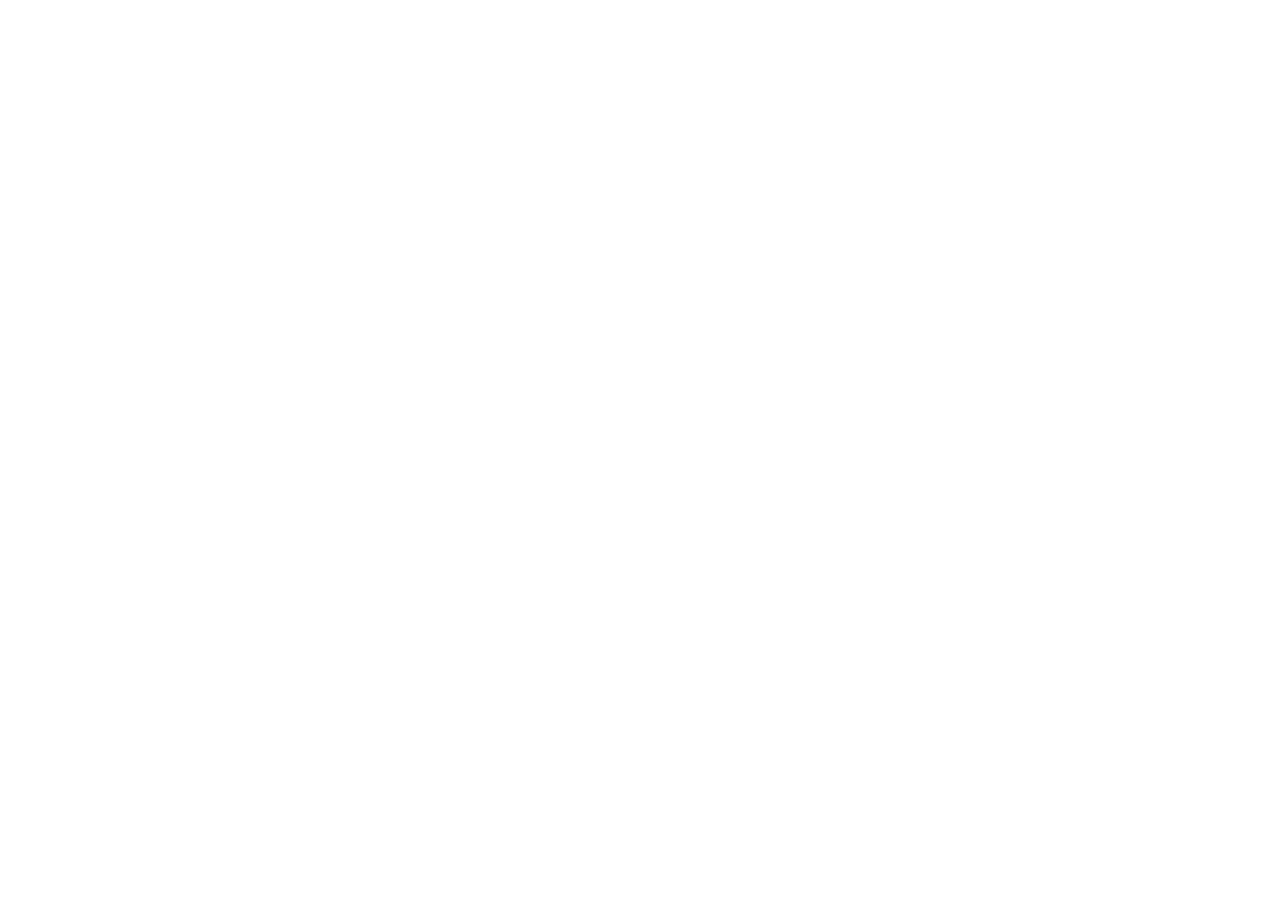
==== services.html @ 22ee6c67 "services" ====
<!DOCTYPE html>
<html lang="en">
  <head>
    <meta charset="UTF-8" />
    <meta http-equiv="X-UA-Compatible" content="IE=edge" />
    <meta name="viewport" content="width=device-width, initial-scale=1.0" />
    <title>Услуги и Цены</title>
  </head>
  <body></body>
</html>
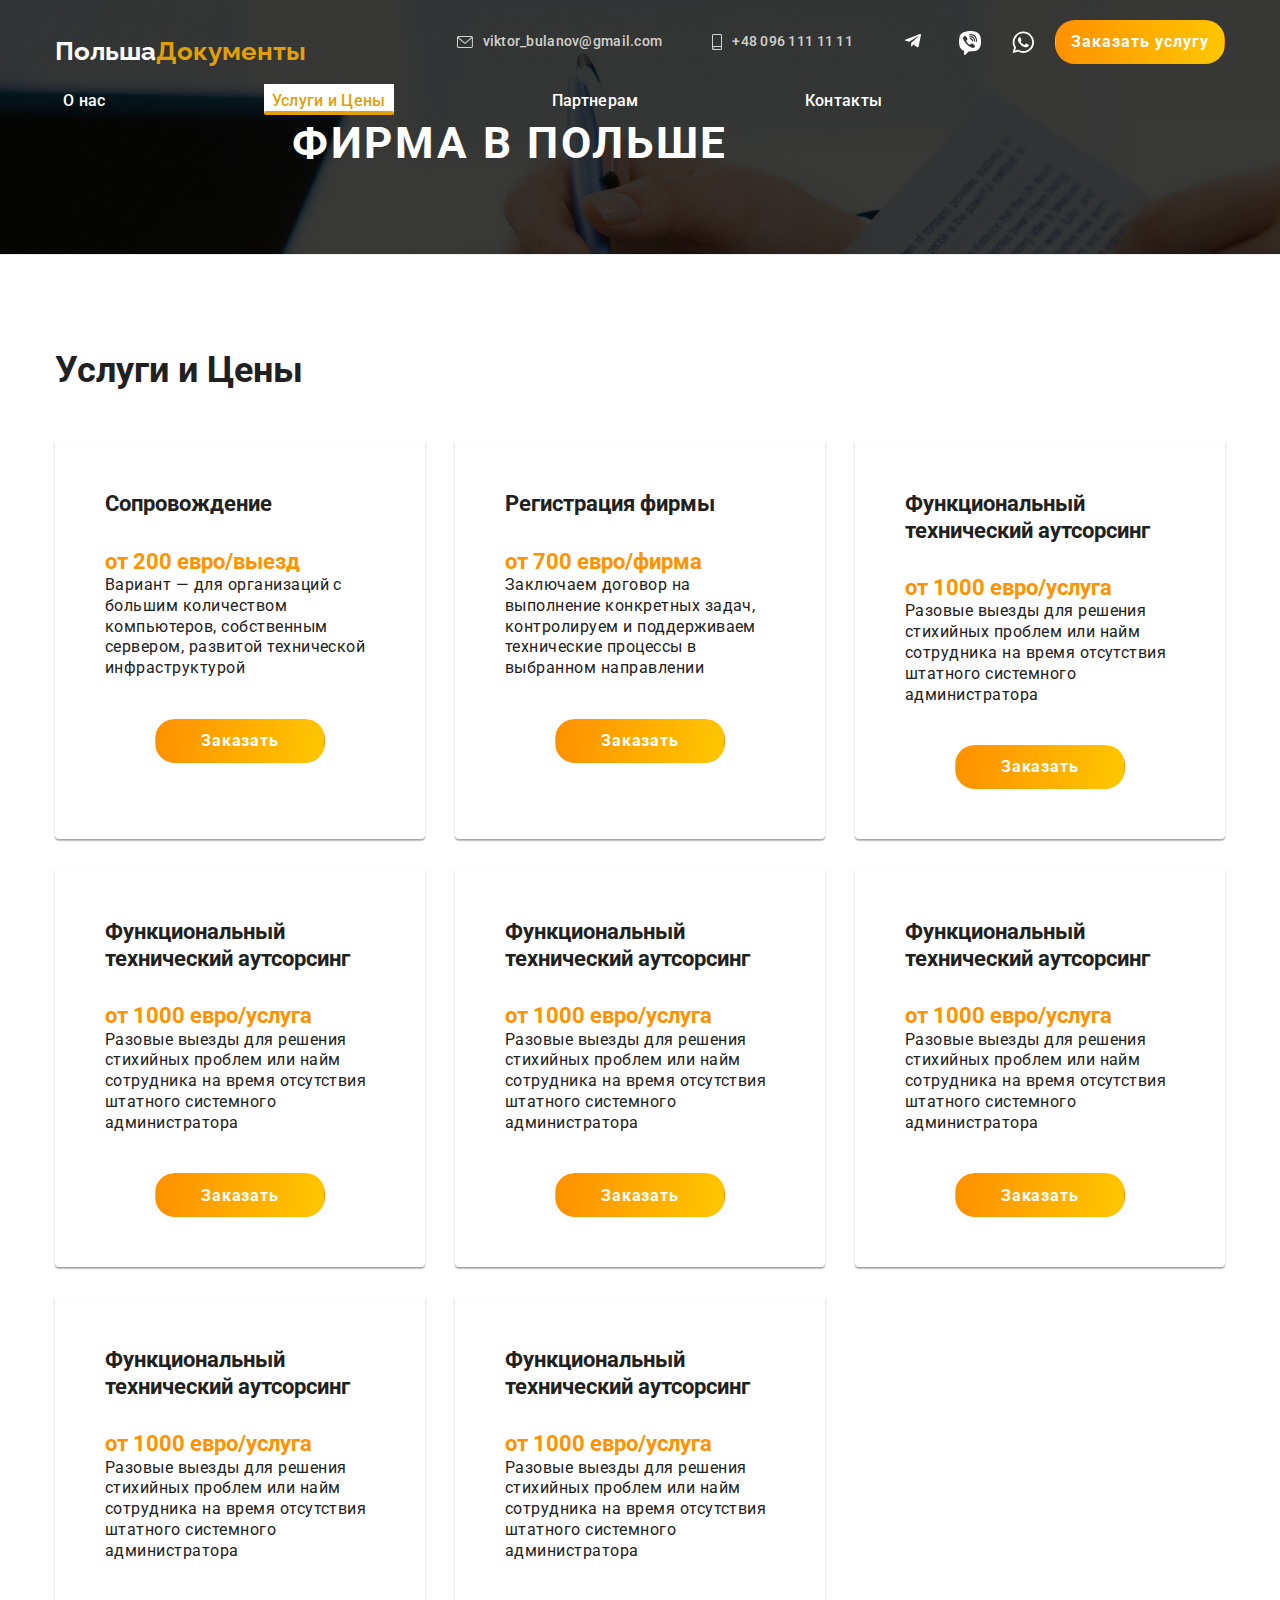
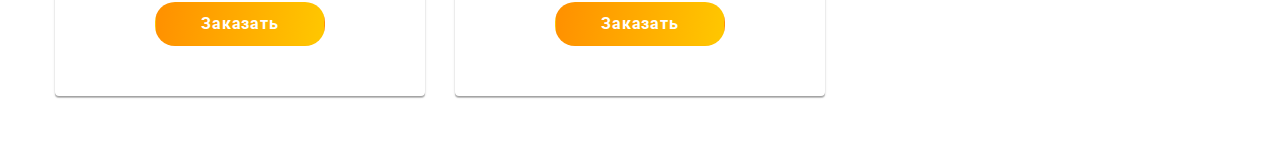
==== commit 39d1e84e: "services page" ====
--- a/services.html
+++ b/services.html
@@ -5,6 +5,213 @@
     <meta http-equiv="X-UA-Compatible" content="IE=edge" />
     <meta name="viewport" content="width=device-width, initial-scale=1.0" />
     <title>Услуги и Цены</title>
+    <link
+      href="https://fonts.googleapis.com/css2?family=Raleway:wght@700&family=Roboto:wght@400;500;700;900&display=swap"
+      rel="stylesheet"
+    />
+    <link
+      rel="stylesheet"
+      href="https://cdnjs.cloudflare.com/ajax/libs/modern-normalize/0.2.0/modern-normalize.css"
+    />
+    <link rel="stylesheet" href="./styles.css" />
+    <link rel="stylesheet" href="./css/main.min.css" />
   </head>
-  <body></body>
+  <body>
+    <header class="header">
+      <div class="container header__container">
+        <div class="header__contacts">
+          <a href="./index.html" class="logo header__logo">
+            Польша<span class="header__logo--color">Документы</span></a
+          >
+          <ul class="header-contacts__list">
+            <li class="header-contacts__item">
+              <a
+                class="header-contacts__link"
+                href="mailto:viktor_bulanov@gmail.com"
+              >
+                <svg class="header-contacts__icon" width="16px" height="12px">
+                  <use href="./images/sprite.svg#icon-envelope"></use>
+                </svg>
+                viktor_bulanov@gmail.com</a
+              >
+            </li>
+            <li class="header-contacts__item">
+              <a class="header-contacts__link" href="tel:+380961111111">
+                <svg class="header-contacts__icon" width="10px" height="16px">
+                  <use href="./images/sprite.svg#icon-smartphone"></use>
+                </svg>
+                +48 096 111 11 11</a
+              >
+            </li>
+            <li class="team-social__item">
+              <a
+                href=""
+                class="team-social__link"
+                target="_blank"
+                rel="noopener noreferrer"
+              >
+                <svg class="team-social__icon" width="20px" height="20px">
+                  <use href="./images/sprite.svg#icon-telega"></use>
+                </svg>
+              </a>
+            </li>
+            <li class="team-social__item">
+              <a
+                href=""
+                class="team-social__link"
+                target="_blank"
+                rel="noopener noreferrer"
+              >
+                <svg class="team-social__icon" width="28px" height="28px">
+                  <use href="./images/sprite.svg#icon-viber"></use>
+                </svg>
+              </a>
+            </li>
+            <li class="team-social__item">
+              <a
+                href=""
+                class="team-social__link header__social-link--watsap"
+                target="_blank"
+                rel="noopener noreferrer"
+              >
+                <svg class="team-social__icon" width="29px" height="29px">
+                  <use href="./images/sprite.svg#icon-watsap"></use>
+                </svg>
+              </a>
+            </li>
+            <li>
+              <button class="btn hero__btn" type="button" data-modal-open>
+                Заказать услугу
+              </button>
+            </li>
+          </ul>
+        </div>
+        <nav class="site-nav">
+          <ul class="site-nav__list">
+            <li class="site-nav__item">
+              <a class="site-nav__link" href="./index.html">О нас</a>
+            </li>
+            <li class="site-nav__item">
+              <a
+                class="site-nav__link site-nav__link--current"
+                href="./services.html"
+                >Услуги и Цены</a
+              >
+            </li>
+            <li class="site-nav__item">
+              <a class="site-nav__link" href="./partnership.html">Партнерам</a>
+            </li>
+
+            <li class="site-nav__item">
+              <a class="site-nav__link" href="">Контакты</a>
+            </li>
+          </ul>
+        </nav>
+        <button class="mobile-menu__btn" data-menu-button>
+          <svg class="menu-btn__icon" width="40" height="40">
+            <use
+              class="menu-btn__icon-open"
+              href="./images/sprite.svg#icon-menu"
+            ></use>
+            <use
+              class="menu-btn__icon-close"
+              href="./images/sprite.svg#icon-close-menu"
+            ></use>
+          </svg>
+        </button>
+      </div>
+      <h1 class="hero__title">Фирма в Польше</h1>
+    </header>
+    <section class="services section">
+      <div class="container services__container">
+        <h2 class="title">Услуги и Цены</h2>
+        <ul class="services__list">
+          <li class="services__item">
+            <h3 class="services__subtitle">Сопровождение</h3>
+            <span class="services__price">от 200 евро/выезд</span>
+            <p class="services__text">
+              Вариант — для организаций с большим количеством компьютеров,
+              собственным сервером, развитой технической инфраструктурой
+            </p>
+            <button class="btn">Заказать</button>
+          </li>
+          <li class="services__item">
+            <h3 class="services__subtitle">Регистрация фирмы</h3>
+            <span class="services__price">от 700 евро/фирма</span>
+            <p class="services__text">
+              Заключаем договор на выполнение конкретных задач, контролируем и
+              поддерживаем технические процессы в выбранном направлении
+            </p>
+            <button class="btn">Заказать</button>
+          </li>
+          <li class="services__item">
+            <h3 class="services__subtitle">
+              Функциональный технический аутсорсинг
+            </h3>
+            <span class="services__price">от 1000 евро/услуга</span>
+            <p class="services__text">
+              Разовые выезды для решения стихийных проблем или найм сотрудника
+              на время отсутствия штатного системного администратора
+            </p>
+            <button class="btn">Заказать</button>
+          </li>
+          <li class="services__item">
+            <h3 class="services__subtitle">
+              Функциональный технический аутсорсинг
+            </h3>
+            <span class="services__price">от 1000 евро/услуга</span>
+            <p class="services__text">
+              Разовые выезды для решения стихийных проблем или найм сотрудника
+              на время отсутствия штатного системного администратора
+            </p>
+            <button class="btn">Заказать</button>
+          </li>
+          <li class="services__item">
+            <h3 class="services__subtitle">
+              Функциональный технический аутсорсинг
+            </h3>
+            <span class="services__price">от 1000 евро/услуга</span>
+            <p class="services__text">
+              Разовые выезды для решения стихийных проблем или найм сотрудника
+              на время отсутствия штатного системного администратора
+            </p>
+            <button class="btn">Заказать</button>
+          </li>
+          <li class="services__item">
+            <h3 class="services__subtitle">
+              Функциональный технический аутсорсинг
+            </h3>
+            <span class="services__price">от 1000 евро/услуга</span>
+            <p class="services__text">
+              Разовые выезды для решения стихийных проблем или найм сотрудника
+              на время отсутствия штатного системного администратора
+            </p>
+            <button class="btn">Заказать</button>
+          </li>
+          <li class="services__item">
+            <h3 class="services__subtitle">
+              Функциональный технический аутсорсинг
+            </h3>
+            <span class="services__price">от 1000 евро/услуга</span>
+            <p class="services__text">
+              Разовые выезды для решения стихийных проблем или найм сотрудника
+              на время отсутствия штатного системного администратора
+            </p>
+            <button class="btn">Заказать</button>
+          </li>
+          <li class="services__item">
+            <h3 class="services__subtitle">
+              Функциональный технический аутсорсинг
+            </h3>
+            <span class="services__price">от 1000 евро/услуга</span>
+            <p class="services__text">
+              Разовые выезды для решения стихийных проблем или найм сотрудника
+              на время отсутствия штатного системного администратора
+            </p>
+            <button class="btn">Заказать</button>
+          </li>
+        </ul>
+      </div>
+    </section>
+  </body>
 </html>
--- a/css/main.min.css
+++ b/css/main.min.css
@@ -0,0 +1,4 @@
+:root{--main-font: "Roboto", sans-serif;--logo-font: "Raleway", sans-serif;--primary-text-color: #757575;--title-text-color: #212121;--footer-grey-text: rgba(255, 255, 255, 0.6);--accent-var2: #3b6281;--accent-color: #e19f0a;--accent-color2: #e37708;--accent-var: #3b5481;--bb-focus: #5b90bb;--linear-gradient: rgba(5, 5, 3, 0.8), rgba(14, 13, 6, 0.8);--linear-gradient2: rgba(27, 31, 68, 0.6), rgba(27, 31, 68, 0.6);--white-text-color: #ffffff;--white-hover: rgba(252, 252, 247, 0.8);--logo-text-color: #000000;--primary-bg-color: #ffffff;--secondary-bg-color: #f6f8f9;--accent-bg-color: #131314;--border-color: #eeeeee;--icon-color: #afb1b8;--header-border-color: #ececec;--card-shadow: 0px 1px 3px rgba(0, 0, 0, 0.12),
+    0px 1 px 1px rgba(0, 0, 0, 0.14), 0px 2px 1px rgba(0, 0, 0, 0.2);--portfolio-card-shadow: 0px 1px 1px rgba(0, 0, 0, 0.12),
+    0px 4px 4px rgba(0, 0, 0, 0.06), 1px 4px 6px rgba(0, 0, 0, 0.16);--filter-btn-gap: 8px;--btn-radius: 20px;--transition-param: 500ms cubic-bezier(0.4, 0, 0.2, 1);--modal-tr-param: 250ms cubic-bezier(0.17, 0.67, 0.96, 0.48)}.advantages__list,.services__list,.article__list,.clients__list,.portfolio__list{display:flex;flex-wrap:wrap;margin-left:-30px;margin-top:-30px}.advantages,.article,.clients,.portfolio{padding-top:60px;padding-bottom:60px}@media screen and (min-width: 1200px){.advantages,.article,.clients,.portfolio{padding-top:94px;padding-bottom:94px}}.advantages__item,.services__item,.article__item,.clients__item,.portfolio__item{margin-top:30px;margin-left:30px}.team-social__link,.footer__social-link{display:flex;justify-content:center;align-items:center;padding:8px;width:44px;height:44px;border-radius:50%;transition:background-color var(--transition-param)}.team-social__link:hover,.footer__social-link:hover,.team-social__link:focus,.footer__social-link:focus{background-color:var(--accent-color)}.container{width:100%;padding-left:15px;padding-right:15px}@media screen and (min-width: 480px){.container{max-width:480px;margin-left:auto;margin-right:auto}}@media screen and (min-width: 768px){.container{max-width:768px}}@media screen and (min-width: 1200px){.container{max-width:1200px}}.hero__container{text-align:center}.header__container{padding-top:15px;padding-bottom:15px}@media screen and (min-width: 768px){.header__container{padding-top:0px;padding-bottom:0px}}.about-us__container{display:flex;flex-direction:column;align-items:flex-start}.services__container{display:flex;flex-direction:column;align-items:flex-start}.article__container{display:flex;flex-direction:column;align-items:flex-start}.section{padding-top:94px;padding-bottom:64px;background-color:var(--white-text-color)}html{box-sizing:border-box}*,*::before,*::after{box-sizing:inherit}body{margin:0;background-color:var(--primary-bg-color);color:var(--primary-text-color);font-family:var(--main-font);font-style:normal;background-image:linear-gradient(var(--linear-gradient)),url("../images/desktop/hero/background.jpg");background-repeat:no-repeat;background-size:contain}body.overflow-is-hidden{overflow:hidden}h1,h2,h3,h4,h5,h6,p{margin:0}a{text-decoration:none}ul{list-style:none;margin:0px;padding-left:0px}.visually-hidden{position:absolute !important;clip:rect(1px 1px 1px 1px);padding:0 !important;border:0 !important;height:1px !important;width:1px !important;overflow:hidden}.list{display:flex;list-style:none;padding-left:0px}img{display:block;height:auto;object-fit:cover}.title{margin-bottom:50px;font-weight:700;font-size:36px;line-height:1.17;text-align:center;color:var(--title-text-color)}@media screen and (max-width: 1199.98px){.title{font-size:28px;line-height:1.18;letter-spacing:0.03em}}.hero__title{max-width:696px;margin:0 auto;margin-bottom:80px;font-weight:700;font-size:44px;line-height:1.36;letter-spacing:0.06em;color:var(--white-text-color);text-transform:uppercase}@media screen and (max-width: 1199.98px){.hero__title{font-size:26px;line-height:1.62;max-width:360px}}.advantages__title{display:flex;justify-content:center;margin-bottom:10px;font-weight:700;font-size:14px;line-height:1.14;letter-spacing:0.03em;color:var(--tittle-text-color);text-transform:uppercase}@media screen and (min-width: 768px){.advantages__title{justify-content:start}}.footer__title{font-weight:700;font-size:14px;line-height:1.14;letter-spacing:0.03em;text-transform:uppercase;color:var(--white-text-color);margin-bottom:20px}@media screen and (max-width: 1199.98px){.footer__title{display:flex;justify-content:center}}.portfolio__title{font-weight:700;font-size:18px;line-height:2;letter-spacing:0.06em;color:var(--tittle-text-color)}.article__title{font-weight:600;font-size:40px;line-height:54px;color:#303b40}.logo{font-family:var(--logo-font);font-weight:700;font-size:24px;line-height:1.17;color:var(--white-text-color)}@media screen and (min-width: 1200px){.logo{font-size:26px;line-height:1.15}}.checked{fill:var(--accent-color);margin-right:8px}.header__logo{margin-right:93px}.header__logo--color{color:var(--accent-color)}.footer__logo{margin-bottom:20px}@media screen and (max-width: 1199.98px){.footer__logo{margin-left:auto;margin-right:auto}}.footer__logo--color{color:var(--white-text-color)}.btn{display:flex;justify-content:center;align-items:center;width:170px;min-height:44px;border:1px solid transparent;border-radius:var(--btn-radius);margin-right:auto;margin-left:auto;font-weight:700;font-size:16px;line-height:1.87;letter-spacing:0.06em;color:var(--white-text-color);background:linear-gradient(99.01deg, #ff9200 4.22%, #fc0 108.35%),#ff9200;cursor:pointer;transition:var(--transition-param)}.btn:hover{background-color:var(--white-hover);color:var(--title-text-color);border:1px solid var(--accent-color)}.btn:focus{background-color:var(--white-hover);color:var(--title-text-color);border:1px solid var(--accent-color)}.btn__icon-send{margin-left:10px}.hero__btn{margin:0 auto}@media screen and (max-width: 1199.98px){.footer-form__btn{margin-top:20px}}.close-button{display:flex;position:absolute;top:8px;right:8px;width:30px;height:30px;justify-content:center;align-items:center;border:1px solid rgba(0,0,0,0.1);border-radius:50%;background-color:var(--primary-bg-color);cursor:pointer}.close-button__icon{fill:var(--logo-text-color);transform:rotate(360deg);transition:transform var(--transition-param),fill var(--transition-param)}.close-button:hover .close-button__icon,.close-button:focus .close-button__icon{transform:rotate(0deg);fill:var(--accent-color)}.form__input{display:flex;min-width:100%;min-height:40px;padding:8px 8px 8px 42px;margin-top:4px;border:1px solid rgba(33,33,33,0.2);border-radius:var(--btn-radius);font-family:inherit;transition:border-color var(--transition-param),outline-color var(--transition-param)}.form__field{margin-bottom:10px}.form__input:focus,.form__input:hover{border-color:var(--accent-color);outline-color:var(--accent-color)}.form__input:focus+.form__icon,.form__input:hover+.form__icon{fill:var(--accent-color)}.form__legend{font-weight:700;font-size:20px;line-height:1.5;text-align:center;margin-bottom:12px;letter-spacing:0.03em;color:var(--tittle-text-color)}@media screen and (min-width: 1200px){.form__legend{line-height:1.15}}.form__input--comment{min-height:120px;padding:12px 16px;resize:none}.checkbox-area{position:relative;display:flex;flex-direction:row;align-items:center;padding-left:20px;margin-top:20px;margin-bottom:30px}@media screen and (min-width: 1200px){.checkbox-area{padding-left:42px}}.checkbox{position:absolute;width:1px;height:1px;margin:-1px;border:0;padding:0;clip:rect(0 0 0 0);overflow:hidden}.checkbox__icon{position:absolute;top:50%;left:0px;transform:translateY(-50%);display:inline-block;fill:transparent;width:16px;height:15px;border:2px solid var(--tittle-text-color);border-radius:2px;transition:fill var(--transition-param),background-color var(--transition-param),border-color var(--transition-param)}@media screen and (min-width: 1200px){.checkbox__icon{left:13px}}.checkbox:checked+.checkbox__icon{background-color:var(--accent-color);border:2px solid var(--accent-color);background-image:url("../images/icon-check.svg");background-size:contain;background-origin:border-box;fill:var(--white-text-color)}.checkbox__text{font-size:12px;line-height:1.17;letter-spacing:0.03em;color:var(--primary-text-color)}@media screen and (min-width: 1200px){.checkbox__text{font-size:14px;line-height:1.71}}.checkbox__link{margin-left:6px;text-decoration:underline;color:var(--accent-color)}.form__label{font-size:12px;line-height:1.17;letter-spacing:0.01em;color:var(--primary-text-color)}.form__input--comment::placeholder{font-weight:400;font-size:12px;line-height:14px;letter-spacing:0.01em;color:rgba(117,117,117,0.5)}.form__field{display:block;align-items:center;position:relative}.form__icon{position:absolute;bottom:11px;left:11px;fill:var(--tittle-text-color);transition:fill var(--transition-param)}.form__input:focus-within{border-color:var(--accent-color)}.mobile-menu{display:flex;flex-direction:column;justify-content:space-between;position:fixed;top:0;left:100%;width:100%;height:100vh;background-color:var(--primary-bg-color);padding:48px 40px;z-index:99}.mobile-menu.is-open{left:0}@media screen and (min-width: 768px){.mobile-menu{display:none}}.mobile-menu__btn{margin-left:auto;width:40px;height:40px;background-color:transparent;border:none;cursor:pointer;z-index:100}@media screen and (min-width: 768px){.mobile-menu__btn{display:none}}.is-open .menu-btn__icon-open{display:none}.menu-btn__icon-close{display:none}.is-open .menu-btn__icon-close{display:block}.menu-btn__icon{fill:var(--tittle-text-color)}.menu-btn__icon:focus,.menu-btn__icon:hover{fill:var(--accent-color)}.mobile-menu__item:not(:last-child){margin-bottom:32px}.mobile-menu__link{font-weight:500;font-size:40px;line-height:1.17;letter-spacing:0.02em;color:var(--tittle-text-color);cursor:pointer}.mobile-menu__link:hover,.mobile-menu__link:focus{color:var(--accent-color)}.mobile-contacts{padding-bottom:64px}.mobile-contacts__item:last-child{margin-top:32px}.mobile-contacts__tel{font-weight:500;font-size:34px;line-height:1.18;letter-spacing:0.02em;color:var(--accent-color)}.mobile-contacts__mail{font-weight:500;font-size:24px;line-height:1.17;letter-spacing:0.02em;color:var(--primary-text-color);cursor:pointer}.mobile-contacts__mail:hover,.mobile-contacts__mail:focus{color:var(--accent-color)}.mobile-menu__social-list{display:flex;margin-top:auto}.mobile-menu__social-item{padding-right:10px}.mobile-menu__social-item:nth-child(n+2){padding-left:10px}.mobile-menu__social-item:not(:last-child){border-right:1px solid var(--icon-color)}.mobile-menu__social-link{font-weight:500;font-size:18px;line-height:1.22;letter-spacing:0.02em;color:var(--accent-color);cursor:pointer}.backdrop{z-index:101;position:fixed;top:0;left:0;width:100%;height:100%;transform:scale(1, 1);background-color:rgba(0,0,0,0.2);transition:background-color var(--modal-tr-param),transform var(--modal-tr-param),border-radius var(--modal-tr-param),visibility var(--modal-tr-param),opacity var(--modal-tr-param)}.backdrop.is-hidden{visibility:hidden;opacity:0;transform:scale(0, 0);border-radius:50%;pointer-events:none}.modal{position:absolute;top:50%;left:50%;transform:translate(-50%, -50%);width:100%;max-width:450px;max-height:100vh;overflow-y:auto;padding:40px;background-color:var(--primary-bg-color);box-shadow:0px 1px 3px rgba(0,0,0,0.12),0px 1px 1px rgba(0,0,0,0.14),0px 2px 1px rgba(0,0,0,0.2);border-radius:4px}@media screen and (min-width: 1200px){.modal{max-width:530px}}.header{color:var(--white-text-color);border-bottom:1px solid var(--header-border-color)}.header__container{display:flex;flex-direction:column}.header__contacts{display:flex;flex-direction:row;align-items:baseline}.header-contacts__list{display:none}@media screen and (min-width: 768px){.header-contacts__list{display:flex;margin-left:auto;padding-top:20px;padding-bottom:20px;flex-direction:column;justify-content:space-between}}@media screen and (min-width: 1200px){.header-contacts__list{flex-direction:row;align-items:center}}@media screen and (min-width: 1200px){.header-contacts__item:not(:last-child){margin-right:30px}}.header-contacts__link{float:left;position:relative;font-weight:500;font-size:14px;line-height:1.14;letter-spacing:0.02em;padding:10px;color:var(--white-hover);transition:var(--transition-param);display:flex;align-items:center}.header-contacts__link:before,.header-contacts__link:after{content:"";position:absolute;transition:transform 0.5s ease;left:0;top:0;width:100%;height:100%;border-style:solid;border-color:var(--accent-color)}.header-contacts__link:before{border-width:2px 0 2px 0;transform:scaleX(0)}.header-contacts__link:after{border-width:0 2px 0 2px;transform:scaleY(0)}.header-contacts__link:hover:before,.header-contacts__link:hover:after{transform:scale(1, 1)}.header-contacts__icon{margin-right:10px;fill:currentColor}.header__social-link--watsap{padding-right:11px;padding-bottom:11px}.site-nav{display:flex;align-items:center}.site-nav__list{display:none}@media screen and (min-width: 768px){.site-nav__list{display:flex}}.site-nav__item:not(:last-child){margin-right:150px}.site-nav__link{display:block;padding:8px 8px 4px;font-weight:500;font-size:16px;line-height:1.14;letter-spacing:0.02em;color:var(--white-text-color);cursor:pointer;transition:var(--transition-param)}.site-nav__link:hover,.site-nav__link:focus{color:var(--title-text-color);box-shadow:inset 8em 0 0 0 var(--white-hover)}.site-nav__link--current{position:relative;color:var(--accent-color);background-color:var(--white-text-color)}.site-nav__link--current::after{position:absolute;bottom:-1px;left:0;content:"";display:block;width:100%;background:var(--accent-color);height:4px;border-radius:2px}.about-us{display:flex;flex-direction:row}.about-us__item{flex-basis:calc((100% - 2 * 30px) / 2);margin-right:20px}.about-us__item--grey{background:var(--secondary-bg-color);border:1px solid #e8e8e8;padding:52px 72px}.about-us__subtitle--orange{font-weight:800;font-size:16px;line-height:30px;color:var(--accent-color);text-transform:uppercase}.about-us__point--grey{font-weight:500;font-size:16px;line-height:40px;color:var(--tittle-text-color)}.about-us__point--grey::before{content:"";height:2rem;width:2rem;border:1px solid var(--accent-color);border-radius:50%;margin-right:4px}.about-us__text{margin-bottom:20px}.about-us__image{position:relative}.about-us__image::before{content:"";display:block;width:100%;height:100%;position:absolute;top:0;left:0;background:transparent;background-image:linear-gradient(to left, #080908, #0a0a0a);opacity:0.8}.about-us--additive{position:relative}.about-us__image-2{margin-top:114px;max-width:100%}.about-us--orange-square{position:absolute;top:208px;left:811px;background-color:var(--accent-color);max-width:556px;padding:60px}.about-us__subtitle{font-weight:900;font-size:60px;line-height:60px;color:var(--white-text-color);margin-bottom:24px}.about-us__text--white{font-weight:600;font-size:16px;line-height:32px;color:var(--white-text-color)}.advantages{background-color:var(--white-text-color)}@media screen and (min-width: 1200px){.advantages{padding-top:94px;padding-bottom:0px}}.advantages__item{flex-basis:100%}@media screen and (min-width: 768px){.advantages__item{flex-basis:calc((100% - 2 * 30px) / 2)}}@media screen and (min-width: 1200px){.advantages__item{flex-basis:calc((100% - 4 * 30px) / 4)}}.advantages__thumb{display:flex;justify-content:center;align-items:center;min-height:120px;margin-bottom:30px;background:var(--secondary-bg-color);border-radius:4px}.advantages__text{font-weight:400;font-size:14px;line-height:1.71;letter-spacing:0.03em}.services__item{flex-basis:calc((100% - 3 * 30px) / 3);padding:50px;box-shadow:0px 1px 3px rgba(0,0,0,0.12),0px 1px 1px rgba(0,0,0,0.14),0px 2px 1px rgba(0,0,0,0.2);border-radius:0px 0px 4px 4px}.services__text{font-size:16px;line-height:1.3;letter-spacing:0.03em;color:var(--title-text-color);padding-bottom:40px}.services__price{font-weight:bold;font-size:22px;line-height:1.2;color:#ff9200;padding-bottom:14px}.services__subtitle{font-size:22px;line-height:1.2;color:var(--title-text-color);padding-bottom:31px}.article{background-color:var(--secondary-bg-color)}.article__item{flex-basis:100%;background-color:var(--white-text-color);box-shadow:0px 1px 3px rgba(0,0,0,0.12),0px 1px 1px rgba(0,0,0,0.14),0px 2px 1px rgba(0,0,0,0.2);border-radius:0px 0px 4px 4px}@media screen and (min-width: 768px){.article__item{flex-basis:calc((100% - 2 * 30px) / 2)}}@media screen and (min-width: 1200px){.article__item{flex-basis:calc((100% - 4 * 30px) / 4)}}.article__box{padding:30px 32px;text-align:center}.article__subtitle{margin-bottom:10px;font-weight:500;font-size:16px;line-height:1.19;color:var(--tittle-text-color)}.article__text{font-size:18px;line-height:28px;color:#303b40;padding-bottom:12px}.team-social__list{display:flex;justify-content:center}.team-social__item:not(:last-child){margin-right:10px}.team-social__link:hover .team-social__icon,.team-social__link:focus .team-social__icon{fill:var(--white-text-color)}.team-social__icon{fill:var(--white-text-color)}.clients__item{display:flex;flex-basis:calc((100% - 2 * 30px) / 2)}@media screen and (min-width: 768px){.clients__item{flex-basis:calc((100% - 3 * 30px) / 3)}}@media screen and (min-width: 1200px){.clients__item{flex-basis:calc((100% - 6 * 30px) / 6)}}.client__link{width:100%;height:92px;display:flex;align-items:center;justify-content:center;border:1px solid var(--icon-color);color:var(--icon-color);border-radius:4px;transition:border-color var(--transition-param),color var(--transition-param)}.client__link:hover{color:var(--accent-color);border-color:var(--accent-color)}.client__link:focus{color:var(--accent-color);border-color:var(--accent-color)}.client__icon{fill:currentColor}.footer__div-location{display:flex;justify-content:space-between;align-items:baseline;flex-wrap:wrap}.footer__flexbox{display:flex;flex-direction:column}.footer__content-box{flex-basis:100%;margin-bottom:60px}@media screen and (min-width: 768px){.footer__content-box{flex-basis:calc((100% - 2 * 30px) / 2)}}@media screen and (min-width: 1200px){.footer__content-box{flex-basis:calc((100% - 4 * 30px) / 4);margin-bottom:0px}}.footer{padding-top:60px;padding-bottom:60px;background-color:var(--accent-bg-color)}.footer-contacts__link{color:var(--footer-grey-text);transition:color var(--transition-param)}.footer-contacts__link:hover,.footer-contacts__link:focus{color:var(--accent-color)}.footer-contacts__item{margin-bottom:9px;font-style:normal;font-weight:400;font-size:14px;line-height:1.71;letter-spacing:0.03em;color:var(--white-text-color);text-decoration-line:none}@media screen and (max-width: 1199.98px){.footer-contacts__item{display:flex;justify-content:center}}@media screen and (max-width: 1199.98px){.footer__social-list{display:flex;justify-content:center}}.footer__social-item:not(:last-child){margin-right:10px}.footer__social-link{background-color:rgba(255,255,255,0.1);transition:background-color var(--transition-param)}.footer__social-link:hover,.footer__social-link:focus{background-color:var(--accent-color)}.footer__icon{fill:var(--white-text-color)}.footer-form__item{flex-basis:100%}@media screen and (min-width: 1200px){.footer-form__item{justify-content:center;flex-basis:calc((100% - 2 * 30px) / 2)}}.footer-form__flexbox{display:flex}@media screen and (max-width: 1199.98px){.footer-form__flexbox{flex-direction:column;justify-content:center}}.footer__input{background-color:transparent;border:1px solid rgba(255,255,255,0.3);box-sizing:border-box;filter:drop-shadow(0px 4px 4px rgba(0,0,0,0.15));border-radius:var(--btn-radius);min-width:100%;margin-right:auto;margin-left:auto;padding:15px 16px;font-weight:400}@media screen and (min-width: 1200px){.footer__input{min-width:358px;margin-right:12px}}.footer__input:focus,.footer__input:hover{color:var(--footer-grey-text);background-color:transparent}.footer__input::placeholder{font-weight:400;font-size:16px;line-height:1.25;letter-spacing:0.03em;color:var(--footer-grey-text)}.filters{justify-content:start;flex-wrap:wrap;margin-top:-15px;margin-left:-8px;padding-bottom:40px}@media screen and (min-width: 768px){.filters{justify-content:center;padding-bottom:30px}}@media screen and (min-width: 1200px){.filters{justify-content:center;padding-bottom:50px}}.filters__button{margin-top:15px;margin-left:8px;display:inline-block;padding:6px 22px;border:1px solid transparent;border-radius:var(--btn-radius);min-height:38px;min-width:73px;text-align:center;font-weight:500;font-size:16px;line-height:1.62;letter-spacing:0.03em;color:var(--tittle-text-color);background-color:var(--secondary-bg-color);transition:color var(--transition-param),background-color var(--transition-param),box-shadow var(--transition-param)}.filters__button:hover,.filters__button:focus{background-color:var(--accent-color);color:var(--white-text-color);box-shadow:0px 3px 1px rgba(0,0,0,0.1),0px 1px 2px rgba(0,0,0,0.08),0px 2px 2px rgba(0,0,0,0.12)}.portfolio__card-text{padding:20px 24px}.portfolio__item{flex-basis:100%;display:flex;flex-direction:column;border-right:1px solid var(--border-color);border-bottom:1px solid var(--border-color);border-left:1px solid var(--border-color)}@media screen and (min-width: 768px){.portfolio__item{flex-basis:calc((100% - 2 * 30px) / 2)}}@media screen and (min-width: 1200px){.portfolio__item{flex-basis:calc((100% - 3 * 30px) / 3)}}.portfolio__text{margin-top:4px;font-weight:400;font-size:16px;line-height:1.87;letter-spacing:0.03em;display:flex;justify-content:start}.portfolio__thumb{position:relative;display:flex;overflow:hidden}.portfolio__thumb::before{display:inline-block;position:absolute;content:"";width:100%;height:100%;background-color:rgba(33,150,243,0.9);transition:transform var(--transition-param);transform:translateY(101%)}.portfolio__description{display:block;position:absolute;left:24px;top:77px;padding-right:24px;max-width:100%;max-height:100%;font-weight:400;font-size:18px;line-height:1.56;letter-spacing:0.03em;color:var(--white-text-color);transition:transform var(--transition-param);transform:translateY(300px)}@media screen and (min-width: 768px){.portfolio__description{top:49px}}@media screen and (min-width: 1200px){.portfolio__description{top:63px}}.portfolio__link{display:block;flex-grow:1;transition:box-shadow var(--transition-param)}.portfolio__link:hover,.portfolio__link:focus{box-shadow:var(--portfolio-card-shadow)}.portfolio__link:hover .portfolio__description,.portfolio__link:focus .portfolio__description,.portfolio__link:hover .portfolio__thumb::before,.portfolio__link:focus .portfolio__thumb::before{transform:translateY(0px)}.hero{height:240px;max-width:1600px;display:flex;align-items:center;margin:0 auto;background-color:transparent}@media screen and (min-width: 768px) and (max-width: 1199.98px){.hero{height:400px;max-width:768px;background-image:url("../images/tablet/hero/hero.jpg")}}@media screen and (min-width: 768px) and (max-width: 1199.98px) and (min-device-pixel-ratio: 2), screen and (min-width: 768px) and (max-width: 1199.98px) and (-webkit-min-device-pixel-ratio: 2), screen and (min-width: 768px) and (max-width: 1199.98px) and (min-resolution: 192dpi), screen and (min-width: 768px) and (max-width: 1199.98px) and (min-resolution: 2dppx){.hero{background-image:url("../images/tablet/hero/hero@2x.jpg")}}@media screen and (max-width: 767.98px){.hero{height:400px;max-width:480px;background-image:url("../images/mobile/hero/hero.jpg")}}@media screen and (max-width: 767.98px) and (min-device-pixel-ratio: 2), screen and (max-width: 767.98px) and (-webkit-min-device-pixel-ratio: 2), screen and (max-width: 767.98px) and (min-resolution: 192dpi), screen and (max-width: 767.98px) and (min-resolution: 2dppx){.hero{background-image:url("../images/mobile/hero/hero@2x.jpg")}}.white-p{color:var(--white-text-color);font-size:14px}.advantages__item--hero{display:flex;flex-direction:row;margin-right:40px;align-items:center}
+/*# sourceMappingURL=main.min.css.map */